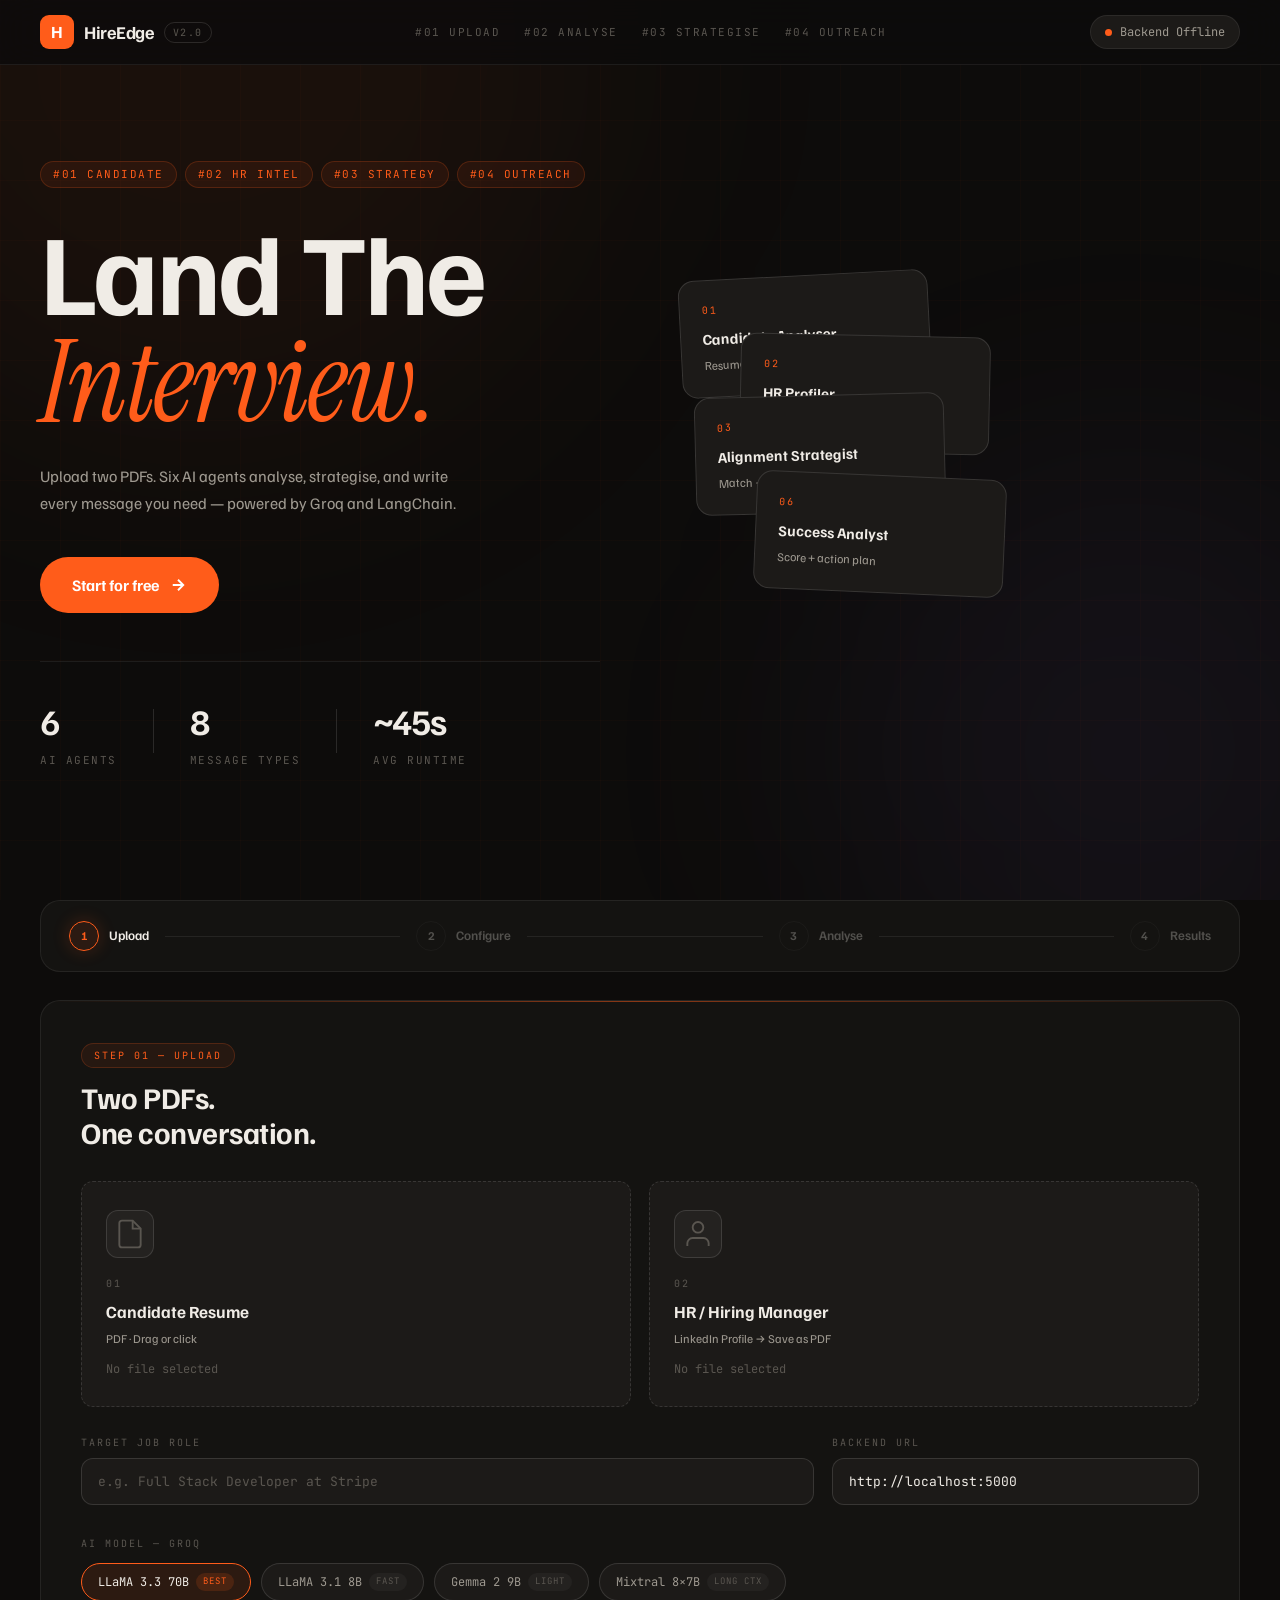
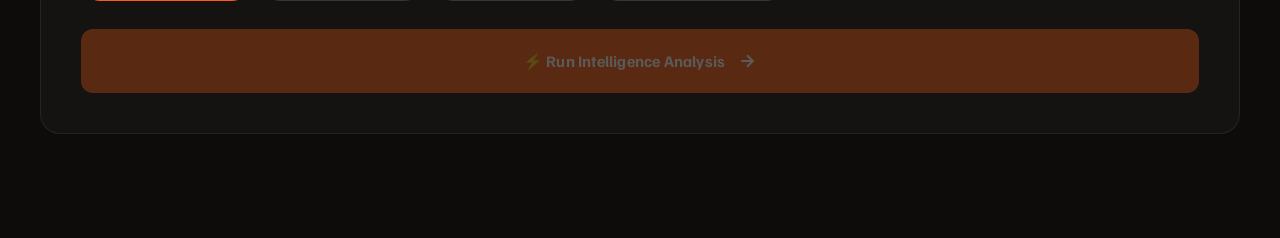
==== frontend/index.html @ fbfd40e1 "making it to life." ====
<!DOCTYPE html>
<html lang="en">
<head>
  <meta charset="UTF-8" />
  <meta name="viewport" content="width=device-width, initial-scale=1.0" />
  <title>HireEdge — Interview Intelligence Platform</title>
  <link rel="preconnect" href="https://fonts.googleapis.com" />
  <link rel="preconnect" href="https://fonts.gstatic.com" crossorigin />
  <link href="https://fonts.googleapis.com/css2?family=Familjen+Grotesk:ital,wght@0,400;0,500;0,600;0,700;1,400&family=Instrument+Serif:ital@0;1&family=JetBrains+Mono:wght@300;400;500&display=swap" rel="stylesheet" />
  <link rel="stylesheet" href="css/reset.css" />
  <link rel="stylesheet" href="css/layout.css" />
  <link rel="stylesheet" href="css/components.css" />
  <link rel="stylesheet" href="css/results.css" />
  <link rel="stylesheet" href="css/animations.css" />
</head>
<body>

  <!-- ══════ NOISE + GRID OVERLAY ══════ -->
  <div class="canvas-bg" aria-hidden="true">
    <div class="grid-overlay"></div>
    <div class="orb orb-a"></div>
    <div class="orb orb-b"></div>
  </div>

  <!-- ══════ NAV ══════ -->
  <nav class="nav" id="nav">
    <div class="nav-inner">
      <a class="brand" href="#" onclick="resetToHome()">
        <span class="brand-box">H</span>
        <span class="brand-name">HireEdge</span>
        <span class="brand-ver">v2.0</span>
      </a>
      <div class="nav-center" id="navCenter">
        <span class="nav-tag">#01 Upload</span>
        <span class="nav-tag">#02 Analyse</span>
        <span class="nav-tag">#03 Strategise</span>
        <span class="nav-tag">#04 Outreach</span>
      </div>
      <div class="api-pill" id="apiPill">
        <span class="api-dot" id="apiDot"></span>
        <span id="apiText">Connecting…</span>
      </div>
    </div>
  </nav>

  <!-- ══════ HERO ══════ -->
  <section class="hero" id="heroSection">
    <div class="hero-left">
      <div class="hero-eyebrow">
        <span class="eyebrow-chip">#01 Candidate</span>
        <span class="eyebrow-chip">#02 HR Intel</span>
        <span class="eyebrow-chip">#03 Strategy</span>
        <span class="eyebrow-chip">#04 Outreach</span>
      </div>
      <h1 class="hero-h1">
        Land The<br />
        <em class="hero-italic">Interview.</em>
      </h1>
      <p class="hero-body">Upload two PDFs. Six AI agents analyse, strategise, and write every message you need — powered by Groq and LangChain.</p>
      <button class="cta-pill" onclick="scrollToApp()">
        Start for free
        <svg width="18" height="18" viewBox="0 0 24 24" fill="none" stroke="currentColor" stroke-width="2.5"><path d="M5 12h14M12 5l7 7-7 7"/></svg>
      </button>
      <div class="hero-metrics">
        <div class="metric"><span class="metric-n">6</span><span class="metric-l">AI Agents</span></div>
        <div class="metric-sep"></div>
        <div class="metric"><span class="metric-n">8</span><span class="metric-l">Message Types</span></div>
        <div class="metric-sep"></div>
        <div class="metric"><span class="metric-n">~45s</span><span class="metric-l">Avg Runtime</span></div>
      </div>
    </div>
    <div class="hero-right">
      <div class="hero-card-stack">
        <div class="hcard hcard-1">
          <div class="hcard-num">01</div>
          <div class="hcard-label">Candidate Analyser</div>
          <div class="hcard-sub">Resume → Selling points + gaps</div>
        </div>
        <div class="hcard hcard-2">
          <div class="hcard-num">02</div>
          <div class="hcard-label">HR Profiler</div>
          <div class="hcard-sub">LinkedIn → Intelligence dossier</div>
        </div>
        <div class="hcard hcard-3">
          <div class="hcard-num">03</div>
          <div class="hcard-label">Alignment Strategist</div>
          <div class="hcard-sub">Match → Narrative + hooks</div>
        </div>
        <div class="hcard hcard-4">
          <div class="hcard-num">06</div>
          <div class="hcard-label">Success Analyst</div>
          <div class="hcard-sub">Score + action plan</div>
        </div>
      </div>
    </div>
  </section>

  <!-- ══════ APP ══════ -->
  <main class="app-shell" id="appShell">

    <!-- STEP INDICATOR -->
    <div class="step-bar" id="stepBar">
      <div class="step-node active" id="sn1"><span class="sn-ring">1</span><span class="sn-txt">Upload</span></div>
      <div class="step-wire" id="sw1"></div>
      <div class="step-node" id="sn2"><span class="sn-ring">2</span><span class="sn-txt">Configure</span></div>
      <div class="step-wire" id="sw2"></div>
      <div class="step-node" id="sn3"><span class="sn-ring">3</span><span class="sn-txt">Analyse</span></div>
      <div class="step-wire" id="sw3"></div>
      <div class="step-node" id="sn4"><span class="sn-ring">4</span><span class="sn-txt">Results</span></div>
    </div>

    <!-- INPUT PANEL -->
    <section class="input-panel" id="inputPanel">
      <div class="panel-head">
        <span class="panel-eyebrow">Step 01 — Upload</span>
        <h2 class="panel-title">Two PDFs.<br/>One conversation.</h2>
      </div>

      <!-- Drop zones -->
      <div class="drop-row">
        <label class="drop-zone" id="dropCandidate" for="fileCand">
          <input type="file" id="fileCand" accept=".pdf" onchange="handleDrop('candidate',this)" />
          <div class="drop-inner">
            <div class="drop-icon" id="iconCand">
              <svg width="32" height="32" viewBox="0 0 24 24" fill="none" stroke="currentColor" stroke-width="1.4"><path d="M14 2H6a2 2 0 0 0-2 2v16a2 2 0 0 0 2 2h12a2 2 0 0 0 2-2V8z"/><polyline points="14 2 14 8 20 8"/></svg>
            </div>
            <div class="drop-num">01</div>
            <div class="drop-title">Candidate Resume</div>
            <div class="drop-hint">PDF · Drag or click</div>
            <div class="drop-status" id="statusCand">No file selected</div>
          </div>
        </label>

        <label class="drop-zone" id="dropHR" for="fileHR">
          <input type="file" id="fileHR" accept=".pdf" onchange="handleDrop('hr',this)" />
          <div class="drop-inner">
            <div class="drop-icon" id="iconHR">
              <svg width="32" height="32" viewBox="0 0 24 24" fill="none" stroke="currentColor" stroke-width="1.4"><path d="M20 21v-2a4 4 0 0 0-4-4H8a4 4 0 0 0-4 4v2"/><circle cx="12" cy="7" r="4"/></svg>
            </div>
            <div class="drop-num">02</div>
            <div class="drop-title">HR / Hiring Manager</div>
            <div class="drop-hint">LinkedIn Profile → Save as PDF</div>
            <div class="drop-status" id="statusHR">No file selected</div>
          </div>
        </label>
      </div>

      <!-- Config row -->
      <div class="config-strip">
        <div class="field">
          <label class="field-lbl">Target Job Role</label>
          <input class="field-inp" id="jobRole" type="text"
            placeholder="e.g. Full Stack Developer at Stripe"
            oninput="checkReady()" />
        </div>
        <div class="field field-sm">
          <label class="field-lbl">Backend URL</label>
          <input class="field-inp" id="backendUrl" type="text" value="http://localhost:5000" />
        </div>
      </div>

      <!-- Model picker -->
      <div class="model-row">
        <span class="field-lbl">AI Model — Groq</span>
        <div class="model-chips" id="modelChips">
          <button class="mchip active" data-model="llama-3.3-70b-versatile" onclick="pickModel(this)">LLaMA 3.3 70B <span class="mchip-tag">Best</span></button>
          <button class="mchip" data-model="llama-3.1-8b-instant" onclick="pickModel(this)">LLaMA 3.1 8B <span class="mchip-tag">Fast</span></button>
          <button class="mchip" data-model="gemma2-9b-it" onclick="pickModel(this)">Gemma 2 9B <span class="mchip-tag">Light</span></button>
          <button class="mchip" data-model="mixtral-8x7b-32768" onclick="pickModel(this)">Mixtral 8×7B <span class="mchip-tag">Long ctx</span></button>
        </div>
      </div>

      <!-- Run button -->
      <button class="run-btn" id="runBtn" onclick="startAnalysis()" disabled>
        <span>⚡ Run Intelligence Analysis</span>
        <svg width="20" height="20" viewBox="0 0 24 24" fill="none" stroke="currentColor" stroke-width="2.5"><path d="M5 12h14M12 5l7 7-7 7"/></svg>
      </button>

      <!-- Error -->
      <div class="error-strip" id="errorStrip">
        <span class="error-icon">⚠</span>
        <div>
          <div class="error-head">Analysis Failed</div>
          <div class="error-body" id="errorBody"></div>
        </div>
        <button class="error-reset" onclick="resetUI()">Reset</button>
      </div>
    </section>

    <!-- PROGRESS PANEL -->
    <section class="progress-panel" id="progressPanel">
      <div class="panel-head">
        <span class="panel-eyebrow">Step 03 — Running</span>
        <h2 class="panel-title">Agents working<span class="blink-dots"><span>.</span><span>.</span><span>.</span></span></h2>
      </div>
      <div class="prog-track">
        <div class="prog-fill" id="progFill"></div>
      </div>
      <div class="prog-meta">
        <span id="progCount">0 / 6 agents complete</span>
        <span id="progPct">0%</span>
      </div>
      <div class="agent-board" id="agentBoard"></div>
    </section>

  </main>

  <!-- ══════ RESULTS SECTION ══════ -->
  <section class="results-wrap" id="resultsWrap">

    <!-- Results hero banner -->
    <div class="results-banner">
      <div class="results-banner-left">
        <span class="panel-eyebrow">Step 04 — Complete</span>
        <h2 class="results-title">Intelligence<br/><em>Report Ready</em></h2>
        <button class="dl-btn" id="dlBtn" onclick="downloadReport()">
          <svg width="16" height="16" viewBox="0 0 24 24" fill="none" stroke="currentColor" stroke-width="2.5"><path d="M21 15v4a2 2 0 0 1-2 2H5a2 2 0 0 1-2-2v-4"/><polyline points="7 10 12 15 17 10"/><line x1="12" y1="15" x2="12" y2="3"/></svg>
          Download Full Report
        </button>
      </div>
      <div class="score-trio" id="scoreTrio">
        <div class="score-brick">
          <div class="score-val" id="sc1">—</div>
          <div class="score-lbl">Connection Rate</div>
          <div class="score-bar-wrap"><div class="score-bar" id="sb1" style="background:var(--orange)"></div></div>
        </div>
        <div class="score-brick">
          <div class="score-val" id="sc2">—</div>
          <div class="score-lbl">DM Reply Rate</div>
          <div class="score-bar-wrap"><div class="score-bar" id="sb2" style="background:var(--lime)"></div></div>
        </div>
        <div class="score-brick">
          <div class="score-val" id="sc3">—</div>
          <div class="score-lbl">Interview Chance</div>
          <div class="score-bar-wrap"><div class="score-bar" id="sb3" style="background:var(--purple)"></div></div>
        </div>
      </div>
    </div>

    <!-- Tab strip -->
    <div class="tab-strip" id="tabStrip">
      <button class="tab active" onclick="switchTab(this,'tp-candidate')">#01 Candidate</button>
      <button class="tab" onclick="switchTab(this,'tp-hr')">#02 HR Profile</button>
      <button class="tab" onclick="switchTab(this,'tp-alignment')">#03 Alignment</button>
      <button class="tab" onclick="switchTab(this,'tp-roadmap')">#04 Roadmap</button>
      <button class="tab" onclick="switchTab(this,'tp-messages')">#05 Messages</button>
      <button class="tab" onclick="switchTab(this,'tp-scorecard')">#06 Scorecard</button>
    </div>

    <!-- Tab panels -->
    <div class="tab-body">
      <div class="tab-panel active" id="tp-candidate"></div>
      <div class="tab-panel" id="tp-hr"></div>
      <div class="tab-panel" id="tp-alignment"></div>
      <div class="tab-panel" id="tp-roadmap"></div>
      <div class="tab-panel" id="tp-messages"></div>
      <div class="tab-panel" id="tp-scorecard"></div>
    </div>

  </section>

  <!-- Toast -->
  <div class="toast" id="toast">
    <span id="toastIcon">✅</span>
    <span id="toastMsg">Done</span>
  </div>

  <script src="js/state.js"></script>
  <script src="js/api.js"></script>
  <script src="js/render.js"></script>
  <script src="js/main.js"></script>
</body>
</html>
---- frontend/css/layout.css ----
/* ══ TOKENS ═══════════════════════════════════════════════════════════ */
:root {
  --bg:       #0d0c0b;
  --bg2:      #141311;
  --bg3:      #1c1a18;
  --bg4:      #242220;
  --border:   rgba(255,255,255,0.07);
  --border2:  rgba(255,255,255,0.12);
  --orange:   #ff5c1a;
  --lime:     #c5f135;
  --purple:   #9b7fff;
  --text:     #f0ece6;
  --text2:    #9e9990;
  --text3:    #5a5650;
  --success:  #3ddc84;
  --ff-head:  'Familjen Grotesk', sans-serif;
  --ff-serif: 'Instrument Serif', serif;
  --ff-mono:  'JetBrains Mono', monospace;
  --r:        12px;
  --r-lg:     20px;
}

/* ══ BODY + BG ════════════════════════════════════════════════════════ */
body { background:var(--bg); color:var(--text); font-family:var(--ff-head); min-height:100vh; overflow-x:hidden; }

.canvas-bg { position:fixed; inset:0; pointer-events:none; z-index:0; overflow:hidden; }

.grid-overlay {
  position:absolute; inset:0;
  background-image:
    linear-gradient(rgba(255,92,26,0.022) 1px, transparent 1px),
    linear-gradient(90deg, rgba(255,92,26,0.022) 1px, transparent 1px);
  background-size:60px 60px;
}

.orb { position:absolute; border-radius:50%; filter:blur(130px); animation:orbDrift 14s ease-in-out infinite; }
.orb-a { width:800px; height:800px; background:rgba(255,92,26,0.055); top:-350px; left:-200px; }
.orb-b { width:600px; height:600px; background:rgba(155,127,255,0.05); bottom:-150px; right:-150px; animation-delay:-7s; }
@keyframes orbDrift { 0%,100%{transform:translate(0,0)} 50%{transform:translate(40px,-50px)} }

/* ══ NAV ══════════════════════════════════════════════════════════════ */
.nav {
  position:fixed; top:0; left:0; right:0; z-index:100;
  background:rgba(13,12,11,0.82); backdrop-filter:blur(20px);
  border-bottom:1px solid var(--border);
}
.nav-inner {
  max-width:1280px; margin:0 auto; padding:0 40px; height:64px;
  display:flex; align-items:center; justify-content:space-between; gap:24px;
}
.brand { display:flex; align-items:center; gap:10px; flex-shrink:0; }
.brand-box {
  width:34px; height:34px; background:var(--orange); border-radius:9px;
  display:flex; align-items:center; justify-content:center;
  font-size:17px; font-weight:700; color:#fff;
}
.brand-name { font-size:18px; font-weight:700; letter-spacing:-0.3px; }
.brand-ver {
  font-size:10px; letter-spacing:1.5px; text-transform:uppercase;
  color:var(--text3); font-family:var(--ff-mono);
  border:1px solid var(--border2); border-radius:100px; padding:2px 8px;
}
.nav-center { display:flex; gap:24px; align-items:center; }
.nav-tag { font-size:11px; letter-spacing:1.5px; text-transform:uppercase; color:var(--text3); font-family:var(--ff-mono); }
.api-pill {
  display:flex; align-items:center; gap:8px; background:var(--bg3);
  border:1px solid var(--border); border-radius:100px; padding:7px 14px;
  font-size:12px; color:var(--text2); font-family:var(--ff-mono); flex-shrink:0; white-space:nowrap;
}
.api-dot { width:7px; height:7px; border-radius:50%; background:var(--text3); flex-shrink:0; transition:all 0.4s; }
.api-dot.on  { background:var(--success); box-shadow:0 0 8px var(--success); animation:dotPulse 2s infinite; }
.api-dot.off { background:var(--orange); }
@keyframes dotPulse { 0%,100%{box-shadow:0 0 0 0 rgba(61,220,132,0.4)} 50%{box-shadow:0 0 0 5px rgba(61,220,132,0)} }

/* ══ HERO ══════════════════════════════════════════════════════════════ */
.hero {
  position:relative; z-index:1;
  min-height:100vh; max-width:1280px; margin:0 auto;
  padding:110px 40px 80px;
  display:grid; grid-template-columns:1fr 1fr; align-items:center; gap:80px;
}
@media(max-width:900px){ .hero{grid-template-columns:1fr; padding:100px 24px 60px;} .hero-right{display:none;} }

.hero-eyebrow { display:flex; flex-wrap:wrap; gap:8px; margin-bottom:28px; }
.eyebrow-chip {
  font-size:11px; letter-spacing:1.5px; text-transform:uppercase;
  color:var(--orange); font-family:var(--ff-mono);
  background:rgba(255,92,26,0.08); border:1px solid rgba(255,92,26,0.2);
  border-radius:100px; padding:4px 12px;
}
.hero-h1 {
  font-size:clamp(60px,9vw,116px); font-weight:700; letter-spacing:-3px;
  line-height:0.92; margin-bottom:28px;
}
.hero-italic {
  font-family:var(--ff-serif); font-style:italic; font-weight:400;
  color:var(--orange); letter-spacing:-2px;
}
.hero-body { font-size:16px; color:var(--text2); line-height:1.7; max-width:440px; margin-bottom:40px; }
.cta-pill {
  display:inline-flex; align-items:center; gap:10px;
  background:var(--orange); color:#fff;
  border-radius:100px; padding:16px 32px;
  font-size:16px; font-weight:700; transition:all 0.3s;
}
.cta-pill:hover { background:#ff7840; transform:translateY(-2px); box-shadow:0 14px 40px rgba(255,92,26,0.35); }
.hero-metrics { display:flex; align-items:center; margin-top:48px; padding-top:32px; border-top:1px solid var(--border); }
.metric { display:flex; flex-direction:column; gap:4px; padding-right:36px; }
.metric-n { font-size:36px; font-weight:700; letter-spacing:-1px; }
.metric-l { font-size:11px; letter-spacing:1.5px; text-transform:uppercase; color:var(--text3); font-family:var(--ff-mono); }
.metric-sep { width:1px; height:44px; background:var(--border2); margin-right:36px; }

/* ══ HERO CARD STACK ══════════════════════════════════════════════════ */
.hero-right { position:relative; }
.hero-card-stack { position:relative; height:380px; }
.hcard {
  position:absolute; background:var(--bg3); border:1px solid var(--border2);
  border-radius:16px; padding:22px; width:250px; transition:transform 0.4s ease;
}
.hcard:hover { transform:translateY(-6px) !important; z-index:10; }
.hcard-1 { top:0;    left:0;   transform:rotate(-3deg); }
.hcard-2 { top:60px; left:60px; transform:rotate(1.2deg); }
.hcard-3 { top:120px; left:15px; transform:rotate(-1.5deg); }
.hcard-4 { top:200px; left:75px; transform:rotate(2.5deg); }
.hcard-num { font-size:10px; letter-spacing:2px; text-transform:uppercase; color:var(--orange); font-family:var(--ff-mono); margin-bottom:10px; }
.hcard-label { font-size:15px; font-weight:700; margin-bottom:6px; }
.hcard-sub { font-size:12px; color:var(--text2); }

/* ══ APP SHELL ════════════════════════════════════════════════════════ */
.app-shell { position:relative; z-index:1; max-width:1280px; margin:0 auto; padding:0 40px 80px; }
@media(max-width:768px){ .app-shell{padding:0 20px 60px;} .nav-center{display:none;} .nav-inner{padding:0 20px;} .hero{padding-left:20px;padding-right:20px;} }

/* ══ STEP BAR ═════════════════════════════════════════════════════════ */
.step-bar {
  display:flex; align-items:center;
  padding:20px 28px; background:var(--bg2);
  border:1px solid var(--border); border-radius:var(--r-lg); margin-bottom:28px;
}
.step-node { display:flex; align-items:center; gap:10px; opacity:0.28; transition:opacity 0.4s; }
.step-node.active { opacity:1; }
.step-node.done   { opacity:0.6; }
.sn-ring {
  width:30px; height:30px; border-radius:50%;
  border:1px solid var(--border2);
  display:flex; align-items:center; justify-content:center;
  font-size:12px; font-weight:700; transition:all 0.4s;
}
.step-node.active .sn-ring { border-color:var(--orange); color:var(--orange); background:rgba(255,92,26,0.1); box-shadow:0 0 18px rgba(255,92,26,0.2); }
.step-node.done   .sn-ring { background:var(--success); border-color:var(--success); color:var(--bg); }
.sn-txt { font-size:13px; font-weight:600; }
.step-wire { flex:1; height:1px; background:var(--border); margin:0 16px; position:relative; overflow:hidden; }
.step-wire::after { content:''; position:absolute; left:0; top:0; height:100%; width:0%; background:var(--orange); transition:width 0.6s ease; }
.step-wire.done::after { width:100%; }
---- frontend/css/components.css ----
/* ══ PANEL SHARED ═════════════════════════════════════════════════════ */
.input-panel, .progress-panel {
  background:var(--bg2); border:1px solid var(--border); border-radius:var(--r-lg);
  padding:40px; margin-bottom:24px; position:relative; overflow:hidden;
}
.input-panel::before, .progress-panel::before {
  content:''; position:absolute; top:0; left:0; right:0; height:1px;
  background:linear-gradient(90deg,transparent,rgba(255,92,26,0.5),transparent);
}

.panel-head { margin-bottom:32px; }
.panel-eyebrow {
  display:inline-block; font-size:10px; letter-spacing:2px; text-transform:uppercase;
  color:var(--orange); font-family:var(--ff-mono);
  background:rgba(255,92,26,0.08); border:1px solid rgba(255,92,26,0.2);
  border-radius:100px; padding:4px 12px; margin-bottom:12px;
}
.panel-title { font-size:clamp(22px,3vw,30px); font-weight:700; letter-spacing:-0.5px; line-height:1.15; }

/* ══ PROGRESS PANEL hidden by default ════════════════════════════════ */
.progress-panel { display:none; }
.progress-panel.show { display:block; }

/* ══ DROP ZONES ═══════════════════════════════════════════════════════ */
.drop-row { display:grid; grid-template-columns:1fr 1fr; gap:18px; margin-bottom:28px; }
@media(max-width:600px){ .drop-row{grid-template-columns:1fr;} }

.drop-zone {
  position:relative; display:block;
  border:1px dashed var(--border2); border-radius:var(--r);
  background:var(--bg3); cursor:pointer; overflow:hidden;
  transition:border-color 0.3s, background 0.3s, transform 0.2s;
  min-height:180px;
}
.drop-zone input[type="file"] {
  position:absolute; inset:0; opacity:0; cursor:pointer; width:100%; height:100%; z-index:2;
}
.drop-zone:hover, .drop-zone.drag { border-color:var(--orange); background:rgba(255,92,26,0.04); }
.drop-zone.done { border-style:solid; border-color:var(--success); background:rgba(61,220,132,0.04); }
.drop-zone.drag { transform:scale(1.01); }

.drop-inner { padding:28px 24px; pointer-events:none; }
.drop-icon {
  width:48px; height:48px; border-radius:12px; background:var(--bg4);
  border:1px solid var(--border2); display:flex; align-items:center; justify-content:center;
  color:var(--text3); margin-bottom:18px; transition:all 0.3s;
}
.drop-zone:hover .drop-icon, .drop-zone.done .drop-icon { border-color:var(--orange); color:var(--orange); background:rgba(255,92,26,0.08); }
.drop-zone.done .drop-icon { border-color:var(--success); color:var(--success); background:rgba(61,220,132,0.08); }

.drop-num { font-size:10px; letter-spacing:2px; text-transform:uppercase; color:var(--text3); font-family:var(--ff-mono); margin-bottom:8px; }
.drop-title { font-size:17px; font-weight:700; margin-bottom:5px; }
.drop-hint { font-size:12px; color:var(--text2); margin-bottom:12px; }
.drop-status { font-size:12px; color:var(--text3); font-family:var(--ff-mono); transition:color 0.3s; }
.drop-zone.done .drop-status { color:var(--success); }

/* ══ CONFIG STRIP ═════════════════════════════════════════════════════ */
.config-strip { display:grid; grid-template-columns:2fr 1fr; gap:18px; margin-bottom:24px; }
@media(max-width:600px){ .config-strip{grid-template-columns:1fr;} }
.field { display:flex; flex-direction:column; gap:8px; }
.field-sm {}
.field-lbl { font-size:10px; letter-spacing:2px; text-transform:uppercase; color:var(--text3); font-family:var(--ff-mono); }
.field-inp {
  background:var(--bg3); border:1px solid var(--border2); border-radius:var(--r);
  padding:13px 16px; color:var(--text); font-family:var(--ff-mono); font-size:13px;
  outline:none; transition:border-color 0.3s, box-shadow 0.3s; width:100%;
}
.field-inp:focus { border-color:var(--orange); box-shadow:0 0 0 3px rgba(255,92,26,0.1); }
.field-inp::placeholder { color:var(--text3); }

/* ══ MODEL CHIPS ══════════════════════════════════════════════════════ */
.model-row { margin-bottom:28px; }
.model-chips { display:flex; flex-wrap:wrap; gap:10px; margin-top:10px; }
.mchip {
  display:flex; align-items:center; gap:7px;
  padding:9px 16px; border:1px solid var(--border2); border-radius:100px;
  color:var(--text2); background:var(--bg3); font-size:12px; font-family:var(--ff-mono);
  transition:all 0.2s; cursor:pointer;
}
.mchip:hover { border-color:var(--orange); color:var(--text); }
.mchip.active { border-color:var(--orange); background:rgba(255,92,26,0.1); color:var(--text); }
.mchip-tag {
  font-size:9px; letter-spacing:1px; text-transform:uppercase;
  background:var(--bg4); border-radius:100px; padding:2px 7px; color:var(--text3);
}
.mchip.active .mchip-tag { color:var(--orange); background:rgba(255,92,26,0.15); }

/* ══ RUN BUTTON ═══════════════════════════════════════════════════════ */
.run-btn {
  width:100%; display:flex; align-items:center; justify-content:center; gap:12px;
  padding:20px; background:var(--orange); color:#fff;
  border-radius:var(--r); font-size:16px; font-weight:700; letter-spacing:0.2px;
  position:relative; overflow:hidden; transition:all 0.3s;
}
.run-btn::after {
  content:''; position:absolute; inset:0;
  background:linear-gradient(135deg,rgba(255,255,255,0.12),transparent);
  opacity:0; transition:opacity 0.3s;
}
.run-btn:hover:not(:disabled) { background:#ff7840; transform:translateY(-2px); box-shadow:0 14px 40px rgba(255,92,26,0.4); }
.run-btn:hover:not(:disabled)::after { opacity:1; }
.run-btn:disabled { opacity:0.3; cursor:not-allowed; }

/* ══ ERROR STRIP ══════════════════════════════════════════════════════ */
.error-strip {
  display:none; align-items:center; gap:14px;
  background:rgba(255,92,26,0.07); border:1px solid rgba(255,92,26,0.25);
  border-radius:var(--r); padding:18px 22px; margin-top:18px;
}
.error-strip.show { display:flex; }
.error-icon { font-size:22px; flex-shrink:0; }
.error-head { font-weight:700; color:var(--orange); margin-bottom:3px; }
.error-body { font-size:12px; color:#ffb89a; line-height:1.6; font-family:var(--ff-mono); }
.error-reset {
  margin-left:auto; flex-shrink:0; padding:8px 16px;
  border:1px solid rgba(255,92,26,0.4); color:var(--orange); border-radius:var(--r);
  font-weight:700; font-size:13px; cursor:pointer; transition:all 0.2s; align-self:center;
}
.error-reset:hover { background:var(--orange); color:#fff; }

/* ══ PROGRESS BAR ═════════════════════════════════════════════════════ */
.prog-track {
  height:3px; background:var(--border2); border-radius:100px;
  overflow:hidden; margin-bottom:10px;
}
.prog-fill {
  height:100%; width:0%; border-radius:100px;
  background:linear-gradient(90deg,var(--purple),var(--orange));
  transition:width 0.5s ease;
  box-shadow:0 0 10px rgba(255,92,26,0.5);
}
.prog-meta {
  display:flex; justify-content:space-between;
  font-size:11px; color:var(--text3); font-family:var(--ff-mono);
  margin-bottom:28px;
}

/* ══ AGENT BOARD ══════════════════════════════════════════════════════ */
.agent-board { display:grid; grid-template-columns:1fr 1fr; gap:12px; }
@media(max-width:600px){ .agent-board{grid-template-columns:1fr;} }

.agent-card {
  display:flex; align-items:center; gap:14px;
  padding:14px 18px; background:var(--bg3);
  border:1px solid var(--border); border-radius:var(--r); transition:all 0.3s;
}
.agent-card.running { border-color:var(--orange); background:rgba(255,92,26,0.05); }
.agent-card.done    { border-color:rgba(61,220,132,0.25); background:rgba(61,220,132,0.04); }
.agent-card.error   { border-color:rgba(255,92,26,0.4); }

.ac-num {
  width:34px; height:34px; border-radius:9px; background:var(--bg4);
  border:1px solid var(--border2);
  display:flex; align-items:center; justify-content:center;
  font-size:12px; font-weight:700; color:var(--text3); flex-shrink:0; transition:all 0.3s;
}
.agent-card.running .ac-num { border-color:var(--orange); color:var(--orange); animation:agGlow 1.2s ease-in-out infinite; }
.agent-card.done .ac-num    { background:var(--success); border-color:var(--success); color:var(--bg); }
@keyframes agGlow { 0%,100%{box-shadow:0 0 0 0 rgba(255,92,26,0.4)} 50%{box-shadow:0 0 0 6px rgba(255,92,26,0)} }

.ac-info { flex:1; min-width:0; }
.ac-name { font-size:13px; font-weight:700; margin-bottom:2px; white-space:nowrap; overflow:hidden; text-overflow:ellipsis; }
.ac-label { font-size:10px; color:var(--text3); font-family:var(--ff-mono); white-space:nowrap; overflow:hidden; text-overflow:ellipsis; }
.agent-card.running .ac-label { color:var(--orange); }
.agent-card.done    .ac-label { color:var(--success); }
.agent-card.error   .ac-label { color:#ffb89a; }

.ac-badge {
  font-size:9px; padding:3px 9px; border-radius:100px; letter-spacing:1px;
  text-transform:uppercase; font-family:var(--ff-mono); flex-shrink:0; border:1px solid transparent;
}
.bq   { color:var(--text3); border-color:var(--border); background:var(--bg4); }
.brun { color:var(--orange); border-color:rgba(255,92,26,0.3); background:rgba(255,92,26,0.08); }
.bdn  { color:var(--success); border-color:rgba(61,220,132,0.3); background:rgba(61,220,132,0.08); }
.berr { color:#ffb89a; border-color:rgba(255,92,26,0.3); background:rgba(255,92,26,0.08); }

.spin-ring {
  display:inline-block; width:14px; height:14px;
  border:2px solid rgba(255,92,26,0.2); border-top-color:var(--orange);
  border-radius:50%; animation:spin 0.8s linear infinite;
}
@keyframes spin { to{transform:rotate(360deg)} }

/* ══ TOAST ════════════════════════════════════════════════════════════ */
.toast {
  position:fixed; bottom:28px; right:28px;
  background:var(--bg3); border:1px solid var(--border2); border-radius:12px;
  padding:12px 18px; display:flex; align-items:center; gap:10px;
  font-size:13px; font-family:var(--ff-mono); z-index:999;
  transform:translateY(70px); opacity:0;
  transition:all 0.35s cubic-bezier(0.34,1.56,0.64,1);
  max-width:320px; box-shadow:0 8px 32px rgba(0,0,0,0.5);
}
.toast.show { transform:translateY(0); opacity:1; }
---- frontend/css/results.css ----
/* ══ RESULTS WRAP ═════════════════════════════════════════════════════ */
.results-wrap { display:none; position:relative; z-index:1; }
.results-wrap.show { display:block; animation:fadeUp 0.5s ease; }
@keyframes fadeUp { from{opacity:0;transform:translateY(24px)} to{opacity:1;transform:translateY(0)} }

/* ══ RESULTS BANNER ═══════════════════════════════════════════════════ */
.results-banner {
  background:var(--bg2); border-top:1px solid var(--border); border-bottom:1px solid var(--border);
  padding:56px 40px;
  max-width:1280px; margin:0 auto;
  display:grid; grid-template-columns:1fr auto; gap:48px; align-items:center;
}
@media(max-width:900px){ .results-banner{grid-template-columns:1fr; padding:40px 20px;} }

.results-title {
  font-size:clamp(36px,5vw,60px); font-weight:700; letter-spacing:-2px; line-height:1;
  margin:12px 0 24px;
}
.results-title em { font-family:var(--ff-serif); font-style:italic; font-weight:400; color:var(--orange); }

.dl-btn {
  display:inline-flex; align-items:center; gap:8px;
  padding:12px 24px; border:1px solid var(--border2); color:var(--text);
  border-radius:100px; font-weight:700; font-size:13px; cursor:pointer; transition:all 0.3s;
}
.dl-btn:hover { border-color:var(--orange); color:var(--orange); background:rgba(255,92,26,0.05); }

/* ══ SCORE TRIO ═══════════════════════════════════════════════════════ */
.score-trio { display:flex; flex-direction:column; gap:14px; min-width:220px; }
.score-brick { background:var(--bg3); border:1px solid var(--border); border-radius:var(--r); padding:16px 20px; }
.score-val { font-size:32px; font-weight:700; letter-spacing:-1px; line-height:1; margin-bottom:4px; }
.score-lbl { font-size:10px; letter-spacing:1.5px; text-transform:uppercase; color:var(--text3); font-family:var(--ff-mono); margin-bottom:10px; }
.score-bar-wrap { height:3px; background:var(--border2); border-radius:100px; overflow:hidden; }
.score-bar { height:100%; width:0%; border-radius:100px; transition:width 1s ease 0.5s; }

/* ══ TAB STRIP ════════════════════════════════════════════════════════ */
.tab-strip {
  display:flex; border-bottom:1px solid var(--border);
  max-width:1280px; margin:0 auto; padding:0 40px;
  overflow-x:auto; scrollbar-width:none;
  position:sticky; top:64px; background:var(--bg); z-index:10;
}
.tab-strip::-webkit-scrollbar { display:none; }
@media(max-width:768px){ .tab-strip{padding:0 20px;} }

.tab {
  padding:16px 20px; font-size:12px; font-family:var(--ff-mono); letter-spacing:0.5px;
  color:var(--text3); border-bottom:2px solid transparent;
  cursor:pointer; white-space:nowrap; transition:all 0.2s;
}
.tab:hover { color:var(--text2); }
.tab.active { color:var(--orange); border-bottom-color:var(--orange); }

/* ══ TAB BODY ═════════════════════════════════════════════════════════ */
.tab-body { max-width:1280px; margin:0 auto; padding:36px 40px 80px; }
@media(max-width:768px){ .tab-body{padding:24px 20px 60px;} }
.tab-panel { display:none; }
.tab-panel.active { display:block; animation:fadeUp 0.3s ease; }

/* ══ REPORT BLOCKS ════════════════════════════════════════════════════ */
.rpt-card {
  background:var(--bg2); border:1px solid var(--border);
  border-radius:var(--r-lg); overflow:hidden; margin-bottom:20px;
}

.rpt-section {
  padding:24px 28px; border-bottom:1px solid var(--border);
  transition:background 0.2s;
}
.rpt-section:last-child { border-bottom:none; }
.rpt-section:hover { background:var(--bg3); }

.rpt-sec-title {
  font-size:10px; letter-spacing:2px; text-transform:uppercase;
  color:var(--orange); font-family:var(--ff-mono); margin-bottom:16px;
  display:flex; align-items:center; gap:8px;
}
.rpt-sec-title::before { content:''; width:18px; height:1px; background:var(--orange); }

.rpt-kv-grid { display:grid; grid-template-columns:1fr 1fr; gap:12px 28px; }
@media(max-width:600px){ .rpt-kv-grid{grid-template-columns:1fr;} }

.rpt-kv { display:flex; flex-direction:column; gap:4px; }
.rpt-key { font-size:10px; letter-spacing:1.5px; text-transform:uppercase; color:var(--text3); font-family:var(--ff-mono); }
.rpt-val { font-size:14px; color:var(--text); line-height:1.6; }

.rpt-list { display:flex; flex-direction:column; gap:10px; }
.rpt-li { display:flex; align-items:flex-start; gap:12px; }
.rpt-li-n {
  width:22px; height:22px; border-radius:6px; flex-shrink:0; margin-top:2px;
  background:rgba(255,92,26,0.1); border:1px solid rgba(255,92,26,0.2);
  display:flex; align-items:center; justify-content:center;
  font-size:10px; font-family:var(--ff-mono); color:var(--orange);
}
.rpt-li-txt { font-size:13px; line-height:1.65; color:var(--text2); }

.rpt-plain { font-size:13px; line-height:1.8; color:var(--text2); white-space:pre-wrap; }

.score-chip {
  display:inline-flex; align-items:center; gap:6px;
  background:rgba(255,92,26,0.1); border:1px solid rgba(255,92,26,0.3);
  border-radius:100px; padding:6px 16px;
  font-family:var(--ff-head); font-weight:700; font-size:20px; color:var(--orange);
  margin-bottom:14px;
}

/* ══ MESSAGES GRID ════════════════════════════════════════════════════ */
.msg-grid { display:grid; grid-template-columns:1fr 1fr; gap:18px; }
@media(max-width:768px){ .msg-grid{grid-template-columns:1fr;} }

.msg-card {
  background:var(--bg2); border:1px solid var(--border); border-radius:var(--r);
  padding:22px; display:flex; flex-direction:column; gap:14px; transition:border-color 0.3s;
}
.msg-card:hover { border-color:var(--border2); }
.msg-card.full { grid-column:1/-1; }

.msg-top { display:flex; align-items:center; justify-content:space-between; gap:10px; }
.msg-label {
  font-size:10px; letter-spacing:2px; text-transform:uppercase; color:var(--orange);
  font-family:var(--ff-mono); background:rgba(255,92,26,0.08);
  border:1px solid rgba(255,92,26,0.2); border-radius:100px; padding:3px 10px;
}
.msg-copy {
  padding:5px 12px; background:var(--bg3); border:1px solid var(--border2);
  border-radius:var(--r); font-size:11px; color:var(--text3); cursor:pointer;
  transition:all 0.2s; font-family:var(--ff-mono); white-space:nowrap; flex-shrink:0;
}
.msg-copy:hover { border-color:var(--orange); color:var(--orange); }
.msg-copy.copied { color:var(--success); border-color:var(--success); }
.msg-type { font-size:15px; font-weight:700; }
.msg-subj-row {
  display:flex; align-items:center; gap:8px; background:var(--bg3);
  border:1px solid var(--border); border-radius:8px; padding:9px 12px;
}
.msg-subj-lbl { font-size:10px; letter-spacing:1.5px; text-transform:uppercase; color:var(--text3); font-family:var(--ff-mono); white-space:nowrap; }
.msg-subj-val { font-size:12px; color:var(--lime); font-family:var(--ff-mono); }
.msg-body { font-size:13px; line-height:1.75; color:var(--text2); white-space:pre-wrap; font-weight:400; }

/* ══ SCORECARD ════════════════════════════════════════════════════════ */
.scorecard-grid { display:grid; grid-template-columns:1fr 1fr; gap:18px; }
@media(max-width:768px){ .scorecard-grid{grid-template-columns:1fr;} }

.sc-block {
  background:var(--bg2); border:1px solid var(--border); border-radius:var(--r); padding:22px;
}
.sc-block.full { grid-column:1/-1; }

.sc-block-title {
  font-size:10px; letter-spacing:2px; text-transform:uppercase;
  color:var(--orange); font-family:var(--ff-mono); margin-bottom:16px;
  display:flex; align-items:center; gap:8px;
}
.sc-block-title::before { content:''; width:14px; height:1px; background:var(--orange); }

.metric-line { display:flex; gap:14px; align-items:flex-start; padding:12px 0; border-bottom:1px solid var(--border); }
.metric-line:last-child { border-bottom:none; }
.ml-pct { font-family:var(--ff-head); font-weight:700; font-size:26px; min-width:62px; line-height:1; }
.ml-info { flex:1; }
.ml-name { font-size:13px; font-weight:600; margin-bottom:3px; }
.ml-why  { font-size:12px; color:var(--text2); line-height:1.6; }

.strength-pill {
  display:inline-flex; align-items:center; gap:8px; border-radius:100px;
  padding:9px 18px; font-weight:700; font-size:14px; margin-bottom:14px;
}
.sw   { background:rgba(255,92,26,0.1); color:var(--orange); border:1px solid rgba(255,92,26,0.3); }
.sm   { background:rgba(255,170,0,0.1); color:#ffaa00; border:1px solid rgba(255,170,0,0.3); }
.ss   { background:rgba(197,241,53,0.1); color:var(--lime); border:1px solid rgba(197,241,53,0.3); }
.se   { background:rgba(155,127,255,0.1); color:var(--purple); border:1px solid rgba(155,127,255,0.3); }

/* ══ TIMELINE (roadmap) ═══════════════════════════════════════════════ */
.timeline { position:relative; padding-left:22px; }
.timeline::before {
  content:''; position:absolute; left:5px; top:8px; bottom:8px;
  width:1px; background:var(--border2);
}
.tl-item { position:relative; padding:0 0 26px 20px; }
.tl-item:last-child { padding-bottom:0; }
.tl-item::before {
  content:''; position:absolute; left:-18px; top:5px;
  width:10px; height:10px; border-radius:50%;
  background:var(--orange); box-shadow:0 0 8px rgba(255,92,26,0.5);
}
.tl-phase { font-size:10px; letter-spacing:2px; text-transform:uppercase; color:var(--orange); font-family:var(--ff-mono); margin-bottom:6px; }
.tl-body  { font-size:13px; color:var(--text2); line-height:1.7; }
---- frontend/css/animations.css ----
/* blink dots in heading */
.blink-dots span {
  display:inline-block; color:var(--orange);
  animation:blink 1.4s ease-in-out infinite;
}
.blink-dots span:nth-child(2) { animation-delay:0.2s; }
.blink-dots span:nth-child(3) { animation-delay:0.4s; }
@keyframes blink { 0%,60%,100%{opacity:0.15} 30%{opacity:1} }
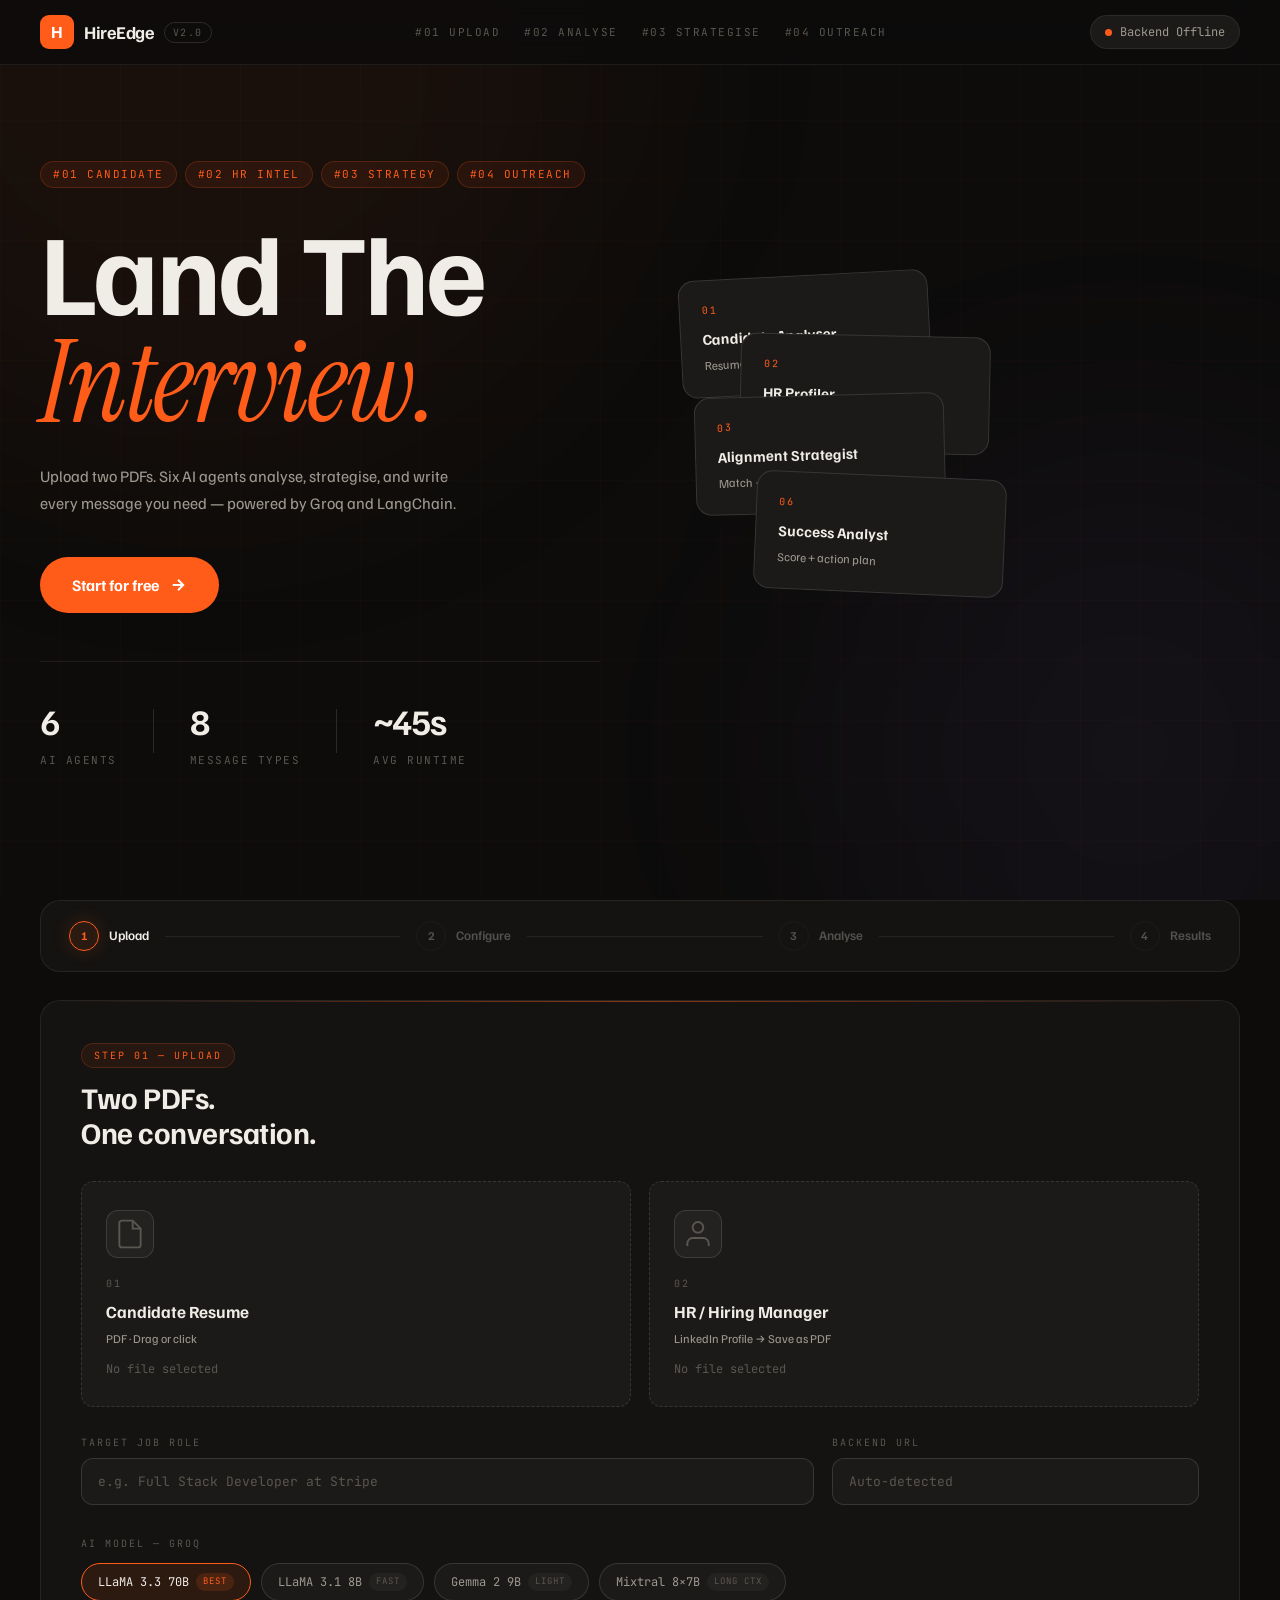
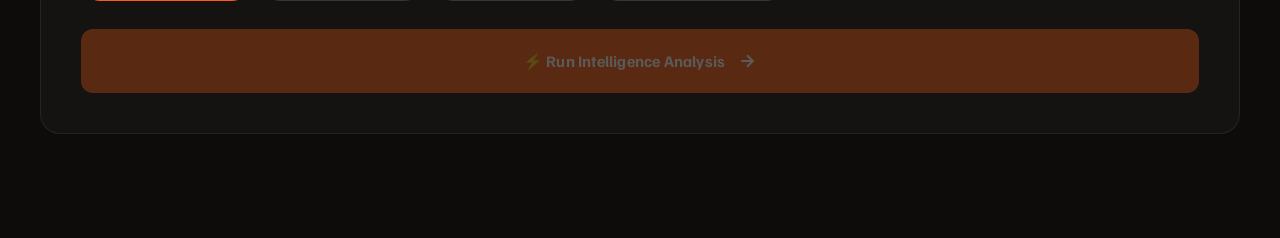
==== commit 746f634b: "using app.py for fronted server as well" ====
--- a/frontend/index.html
+++ b/frontend/index.html
@@ -1,18 +1,22 @@
 <!DOCTYPE html>
 <html lang="en">
+
 <head>
   <meta charset="UTF-8" />
   <meta name="viewport" content="width=device-width, initial-scale=1.0" />
   <title>HireEdge — Interview Intelligence Platform</title>
   <link rel="preconnect" href="https://fonts.googleapis.com" />
   <link rel="preconnect" href="https://fonts.gstatic.com" crossorigin />
-  <link href="https://fonts.googleapis.com/css2?family=Familjen+Grotesk:ital,wght@0,400;0,500;0,600;0,700;1,400&family=Instrument+Serif:ital@0;1&family=JetBrains+Mono:wght@300;400;500&display=swap" rel="stylesheet" />
+  <link
+    href="https://fonts.googleapis.com/css2?family=Familjen+Grotesk:ital,wght@0,400;0,500;0,600;0,700;1,400&family=Instrument+Serif:ital@0;1&family=JetBrains+Mono:wght@300;400;500&display=swap"
+    rel="stylesheet" />
   <link rel="stylesheet" href="css/reset.css" />
   <link rel="stylesheet" href="css/layout.css" />
   <link rel="stylesheet" href="css/components.css" />
   <link rel="stylesheet" href="css/results.css" />
   <link rel="stylesheet" href="css/animations.css" />
 </head>
+
 <body>
 
   <!-- ══════ NOISE + GRID OVERLAY ══════ -->
@@ -56,10 +60,13 @@
         Land The<br />
         <em class="hero-italic">Interview.</em>
       </h1>
-      <p class="hero-body">Upload two PDFs. Six AI agents analyse, strategise, and write every message you need — powered by Groq and LangChain.</p>
+      <p class="hero-body">Upload two PDFs. Six AI agents analyse, strategise, and write every message you need —
+        powered by Groq and LangChain.</p>
       <button class="cta-pill" onclick="scrollToApp()">
         Start for free
-        <svg width="18" height="18" viewBox="0 0 24 24" fill="none" stroke="currentColor" stroke-width="2.5"><path d="M5 12h14M12 5l7 7-7 7"/></svg>
+        <svg width="18" height="18" viewBox="0 0 24 24" fill="none" stroke="currentColor" stroke-width="2.5">
+          <path d="M5 12h14M12 5l7 7-7 7" />
+        </svg>
       </button>
       <div class="hero-metrics">
         <div class="metric"><span class="metric-n">6</span><span class="metric-l">AI Agents</span></div>
@@ -113,7 +120,7 @@
     <section class="input-panel" id="inputPanel">
       <div class="panel-head">
         <span class="panel-eyebrow">Step 01 — Upload</span>
-        <h2 class="panel-title">Two PDFs.<br/>One conversation.</h2>
+        <h2 class="panel-title">Two PDFs.<br />One conversation.</h2>
       </div>
 
       <!-- Drop zones -->
@@ -122,7 +129,10 @@
           <input type="file" id="fileCand" accept=".pdf" onchange="handleDrop('candidate',this)" />
           <div class="drop-inner">
             <div class="drop-icon" id="iconCand">
-              <svg width="32" height="32" viewBox="0 0 24 24" fill="none" stroke="currentColor" stroke-width="1.4"><path d="M14 2H6a2 2 0 0 0-2 2v16a2 2 0 0 0 2 2h12a2 2 0 0 0 2-2V8z"/><polyline points="14 2 14 8 20 8"/></svg>
+              <svg width="32" height="32" viewBox="0 0 24 24" fill="none" stroke="currentColor" stroke-width="1.4">
+                <path d="M14 2H6a2 2 0 0 0-2 2v16a2 2 0 0 0 2 2h12a2 2 0 0 0 2-2V8z" />
+                <polyline points="14 2 14 8 20 8" />
+              </svg>
             </div>
             <div class="drop-num">01</div>
             <div class="drop-title">Candidate Resume</div>
@@ -135,7 +145,10 @@
           <input type="file" id="fileHR" accept=".pdf" onchange="handleDrop('hr',this)" />
           <div class="drop-inner">
             <div class="drop-icon" id="iconHR">
-              <svg width="32" height="32" viewBox="0 0 24 24" fill="none" stroke="currentColor" stroke-width="1.4"><path d="M20 21v-2a4 4 0 0 0-4-4H8a4 4 0 0 0-4 4v2"/><circle cx="12" cy="7" r="4"/></svg>
+              <svg width="32" height="32" viewBox="0 0 24 24" fill="none" stroke="currentColor" stroke-width="1.4">
+                <path d="M20 21v-2a4 4 0 0 0-4-4H8a4 4 0 0 0-4 4v2" />
+                <circle cx="12" cy="7" r="4" />
+              </svg>
             </div>
             <div class="drop-num">02</div>
             <div class="drop-title">HR / Hiring Manager</div>
@@ -149,13 +162,12 @@
       <div class="config-strip">
         <div class="field">
           <label class="field-lbl">Target Job Role</label>
-          <input class="field-inp" id="jobRole" type="text"
-            placeholder="e.g. Full Stack Developer at Stripe"
+          <input class="field-inp" id="jobRole" type="text" placeholder="e.g. Full Stack Developer at Stripe"
             oninput="checkReady()" />
         </div>
         <div class="field field-sm">
           <label class="field-lbl">Backend URL</label>
-          <input class="field-inp" id="backendUrl" type="text" value="http://localhost:5000" />
+          <input class="field-inp" id="backendUrl" type="text" value="" placeholder="Auto-detected" />
         </div>
       </div>
 
@@ -163,17 +175,23 @@
       <div class="model-row">
         <span class="field-lbl">AI Model — Groq</span>
         <div class="model-chips" id="modelChips">
-          <button class="mchip active" data-model="llama-3.3-70b-versatile" onclick="pickModel(this)">LLaMA 3.3 70B <span class="mchip-tag">Best</span></button>
-          <button class="mchip" data-model="llama-3.1-8b-instant" onclick="pickModel(this)">LLaMA 3.1 8B <span class="mchip-tag">Fast</span></button>
-          <button class="mchip" data-model="gemma2-9b-it" onclick="pickModel(this)">Gemma 2 9B <span class="mchip-tag">Light</span></button>
-          <button class="mchip" data-model="mixtral-8x7b-32768" onclick="pickModel(this)">Mixtral 8×7B <span class="mchip-tag">Long ctx</span></button>
+          <button class="mchip active" data-model="llama-3.3-70b-versatile" onclick="pickModel(this)">LLaMA 3.3 70B
+            <span class="mchip-tag">Best</span></button>
+          <button class="mchip" data-model="llama-3.1-8b-instant" onclick="pickModel(this)">LLaMA 3.1 8B <span
+              class="mchip-tag">Fast</span></button>
+          <button class="mchip" data-model="gemma2-9b-it" onclick="pickModel(this)">Gemma 2 9B <span
+              class="mchip-tag">Light</span></button>
+          <button class="mchip" data-model="mixtral-8x7b-32768" onclick="pickModel(this)">Mixtral 8×7B <span
+              class="mchip-tag">Long ctx</span></button>
         </div>
       </div>
 
       <!-- Run button -->
       <button class="run-btn" id="runBtn" onclick="startAnalysis()" disabled>
         <span>⚡ Run Intelligence Analysis</span>
-        <svg width="20" height="20" viewBox="0 0 24 24" fill="none" stroke="currentColor" stroke-width="2.5"><path d="M5 12h14M12 5l7 7-7 7"/></svg>
+        <svg width="20" height="20" viewBox="0 0 24 24" fill="none" stroke="currentColor" stroke-width="2.5">
+          <path d="M5 12h14M12 5l7 7-7 7" />
+        </svg>
       </button>
 
       <!-- Error -->
@@ -191,7 +209,8 @@
     <section class="progress-panel" id="progressPanel">
       <div class="panel-head">
         <span class="panel-eyebrow">Step 03 — Running</span>
-        <h2 class="panel-title">Agents working<span class="blink-dots"><span>.</span><span>.</span><span>.</span></span></h2>
+        <h2 class="panel-title">Agents working<span class="blink-dots"><span>.</span><span>.</span><span>.</span></span>
+        </h2>
       </div>
       <div class="prog-track">
         <div class="prog-fill" id="progFill"></div>
@@ -212,9 +231,13 @@
     <div class="results-banner">
       <div class="results-banner-left">
         <span class="panel-eyebrow">Step 04 — Complete</span>
-        <h2 class="results-title">Intelligence<br/><em>Report Ready</em></h2>
+        <h2 class="results-title">Intelligence<br /><em>Report Ready</em></h2>
         <button class="dl-btn" id="dlBtn" onclick="downloadReport()">
-          <svg width="16" height="16" viewBox="0 0 24 24" fill="none" stroke="currentColor" stroke-width="2.5"><path d="M21 15v4a2 2 0 0 1-2 2H5a2 2 0 0 1-2-2v-4"/><polyline points="7 10 12 15 17 10"/><line x1="12" y1="15" x2="12" y2="3"/></svg>
+          <svg width="16" height="16" viewBox="0 0 24 24" fill="none" stroke="currentColor" stroke-width="2.5">
+            <path d="M21 15v4a2 2 0 0 1-2 2H5a2 2 0 0 1-2-2v-4" />
+            <polyline points="7 10 12 15 17 10" />
+            <line x1="12" y1="15" x2="12" y2="3" />
+          </svg>
           Download Full Report
         </button>
       </div>
@@ -222,17 +245,23 @@
         <div class="score-brick">
           <div class="score-val" id="sc1">—</div>
           <div class="score-lbl">Connection Rate</div>
-          <div class="score-bar-wrap"><div class="score-bar" id="sb1" style="background:var(--orange)"></div></div>
+          <div class="score-bar-wrap">
+            <div class="score-bar" id="sb1" style="background:var(--orange)"></div>
+          </div>
         </div>
         <div class="score-brick">
           <div class="score-val" id="sc2">—</div>
           <div class="score-lbl">DM Reply Rate</div>
-          <div class="score-bar-wrap"><div class="score-bar" id="sb2" style="background:var(--lime)"></div></div>
+          <div class="score-bar-wrap">
+            <div class="score-bar" id="sb2" style="background:var(--lime)"></div>
+          </div>
         </div>
         <div class="score-brick">
           <div class="score-val" id="sc3">—</div>
           <div class="score-lbl">Interview Chance</div>
-          <div class="score-bar-wrap"><div class="score-bar" id="sb3" style="background:var(--purple)"></div></div>
+          <div class="score-bar-wrap">
+            <div class="score-bar" id="sb3" style="background:var(--purple)"></div>
+          </div>
         </div>
       </div>
     </div>
@@ -270,4 +299,5 @@
   <script src="js/render.js"></script>
   <script src="js/main.js"></script>
 </body>
-</html>
+
+</html>
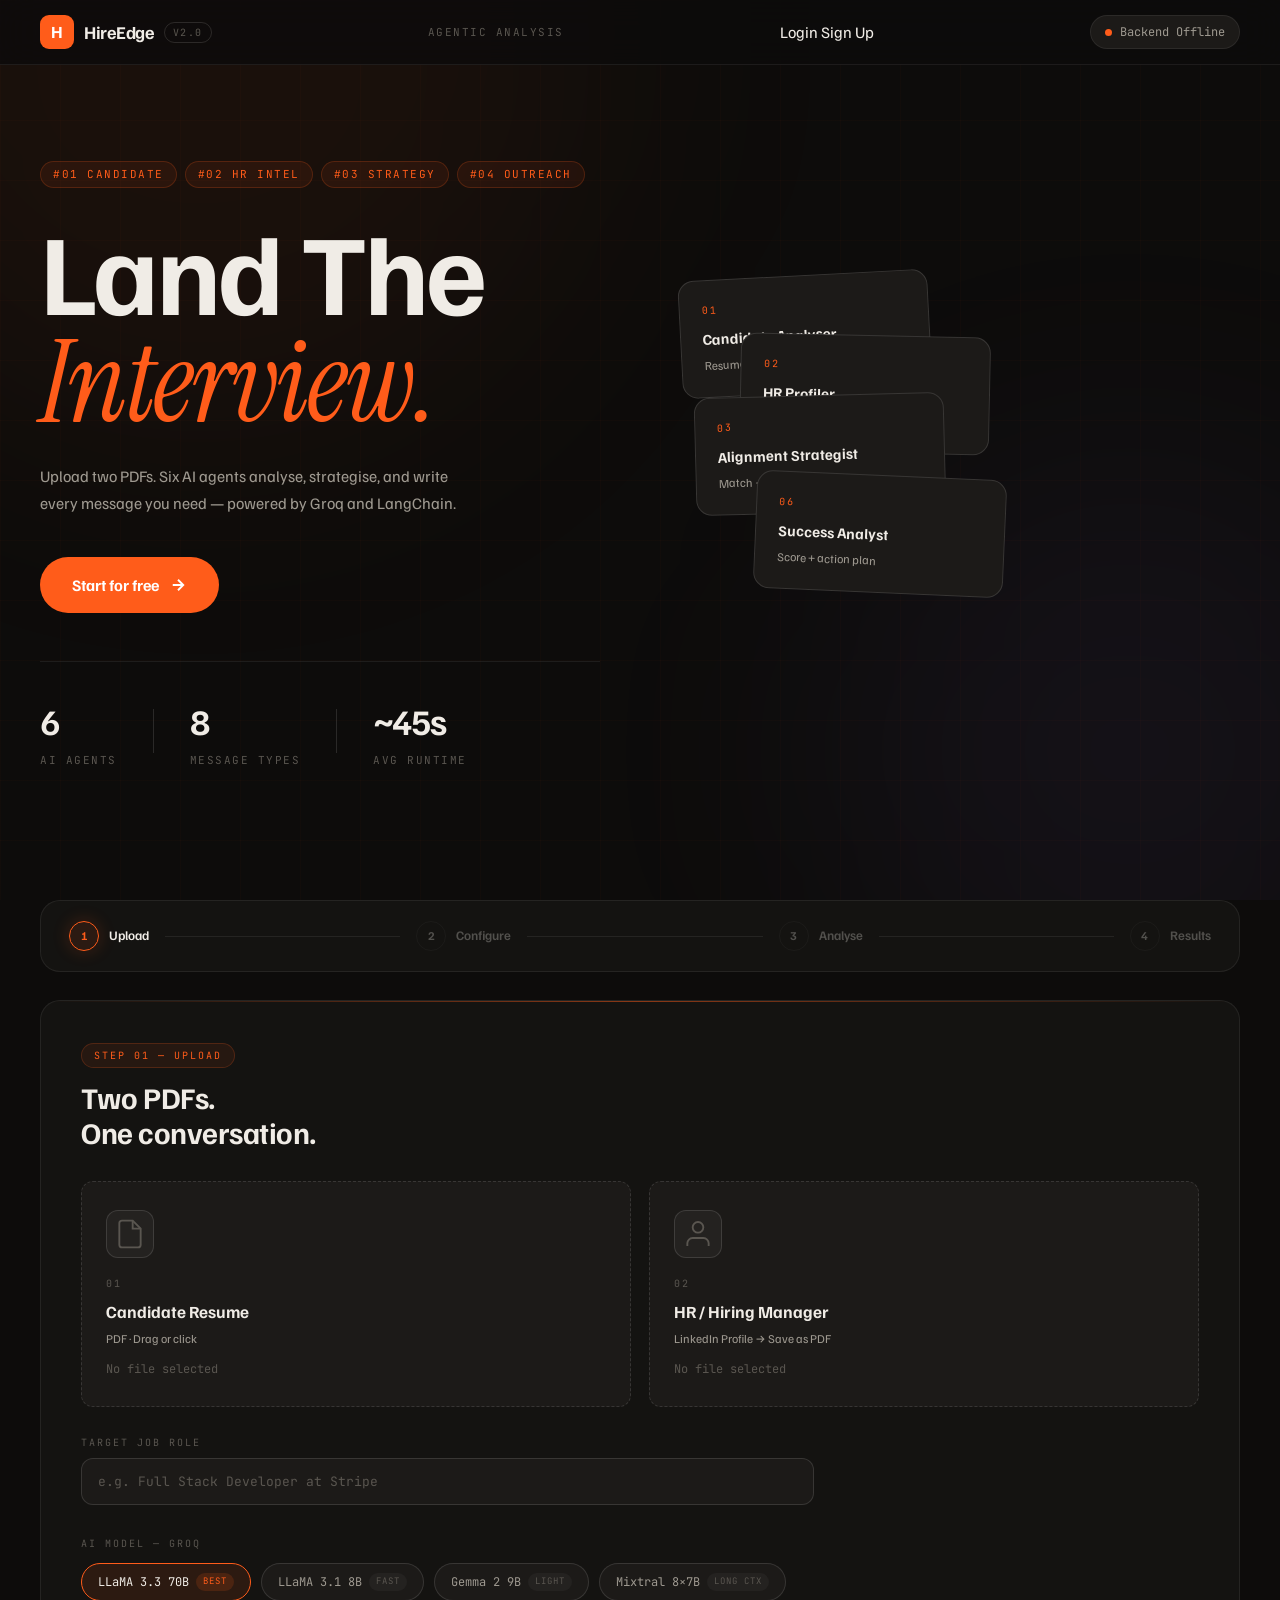
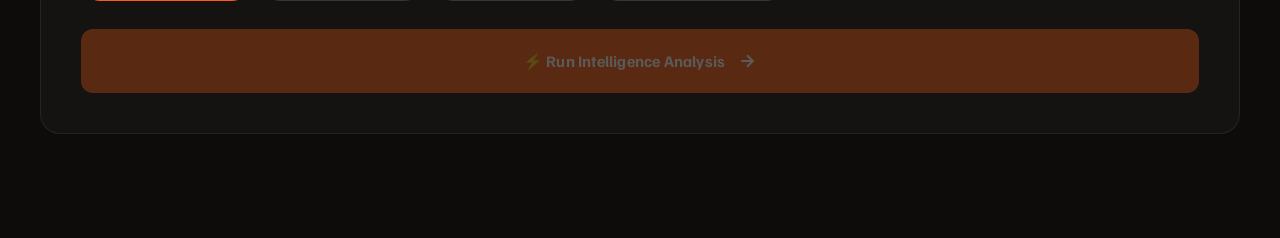
==== commit 6100418e: "deployment updated to vercel and render" ====
--- a/frontend/index.html
+++ b/frontend/index.html
@@ -35,10 +35,11 @@
         <span class="brand-ver">v2.0</span>
       </a>
       <div class="nav-center" id="navCenter">
-        <span class="nav-tag">#01 Upload</span>
-        <span class="nav-tag">#02 Analyse</span>
-        <span class="nav-tag">#03 Strategise</span>
-        <span class="nav-tag">#04 Outreach</span>
+        <span class="nav-tag">Agentic Analysis</span>
+      </div>
+      <div class="nav-right" id="userNav">
+        <!-- populated by main.js -->
+        <a href="login.html" class="auth-link">Login</a>
       </div>
       <div class="api-pill" id="apiPill">
         <span class="api-dot" id="apiDot"></span>
@@ -165,10 +166,7 @@
           <input class="field-inp" id="jobRole" type="text" placeholder="e.g. Full Stack Developer at Stripe"
             oninput="checkReady()" />
         </div>
-        <div class="field field-sm">
-          <label class="field-lbl">Backend URL</label>
-          <input class="field-inp" id="backendUrl" type="text" value="" placeholder="Auto-detected" />
-        </div>
+        <input type="hidden" id="backendUrl" value="https://hireedge-backend.onrender.com" />
       </div>
 
       <!-- Model picker -->
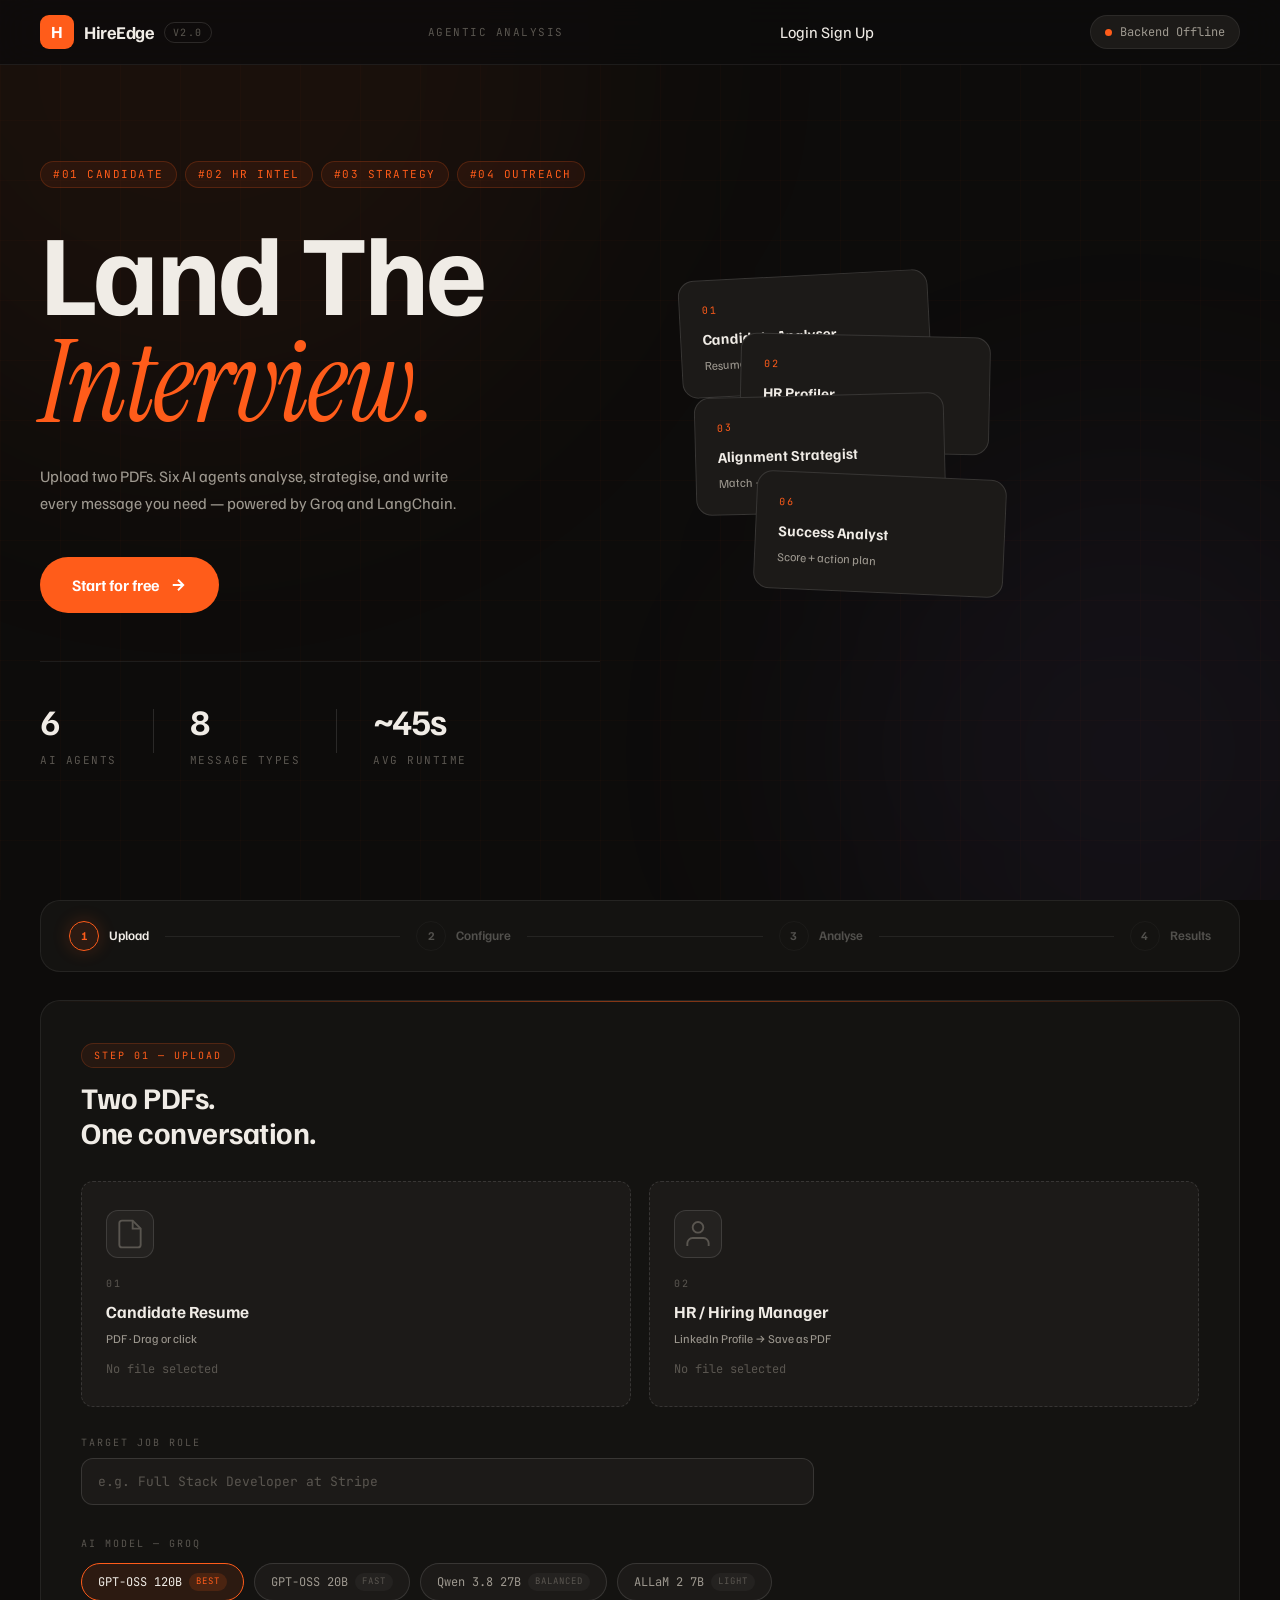
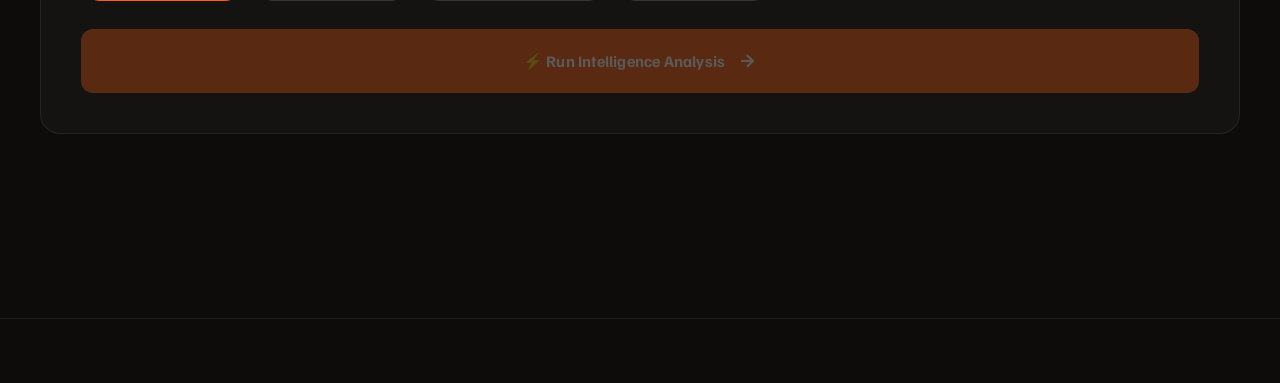
==== commit 7275423f: "production ready" ====
--- a/frontend/index.html
+++ b/frontend/index.html
@@ -166,21 +166,21 @@
           <input class="field-inp" id="jobRole" type="text" placeholder="e.g. Full Stack Developer at Stripe"
             oninput="checkReady()" />
         </div>
-        <input type="hidden" id="backendUrl" value="https://hireedge-backend.onrender.com" />
+        <input type="hidden" id="backendUrl" />
       </div>
 
       <!-- Model picker -->
       <div class="model-row">
         <span class="field-lbl">AI Model — Groq</span>
         <div class="model-chips" id="modelChips">
-          <button class="mchip active" data-model="llama-3.3-70b-versatile" onclick="pickModel(this)">LLaMA 3.3 70B
+          <button class="mchip active" data-model="openai/gpt-oss-120b" onclick="pickModel(this)">GPT-OSS 120B
             <span class="mchip-tag">Best</span></button>
-          <button class="mchip" data-model="llama-3.1-8b-instant" onclick="pickModel(this)">LLaMA 3.1 8B <span
+          <button class="mchip" data-model="openai/gpt-oss-20b" onclick="pickModel(this)">GPT-OSS 20B <span
               class="mchip-tag">Fast</span></button>
-          <button class="mchip" data-model="gemma2-9b-it" onclick="pickModel(this)">Gemma 2 9B <span
+          <button class="mchip" data-model="qwen/qwen3.8-27b" onclick="pickModel(this)">Qwen 3.8 27B <span
+              class="mchip-tag">Balanced</span></button>
+          <button class="mchip" data-model="allam-2-7b" onclick="pickModel(this)">ALLaM 2 7B <span
               class="mchip-tag">Light</span></button>
-          <button class="mchip" data-model="mixtral-8x7b-32768" onclick="pickModel(this)">Mixtral 8×7B <span
-              class="mchip-tag">Long ctx</span></button>
         </div>
       </div>
 
@@ -286,16 +286,25 @@
 
   </section>
 
+  <!-- Footer -->
+  <footer class="site-footer">
+    <div class="footer-inner">
+      <div id="footerAuth"></div>
+    </div>
+  </footer>
+
   <!-- Toast -->
   <div class="toast" id="toast">
     <span id="toastIcon">✅</span>
     <span id="toastMsg">Done</span>
   </div>
 
+  <!-- Phase 5: Socket.IO client for real-time WebSocket updates -->
+  <script src="https://cdn.socket.io/4.5.4/socket.io.min.js"></script>
+  
   <script src="js/state.js"></script>
   <script src="js/api.js"></script>
   <script src="js/render.js"></script>
   <script src="js/main.js"></script>
 </body>
-
 </html>
--- a/frontend/css/layout.css
+++ b/frontend/css/layout.css
@@ -151,3 +151,43 @@
 .step-wire { flex:1; height:1px; background:var(--border); margin:0 16px; position:relative; overflow:hidden; }
 .step-wire::after { content:''; position:absolute; left:0; top:0; height:100%; width:0%; background:var(--orange); transition:width 0.6s ease; }
 .step-wire.done::after { width:100%; }
+
+/* ══ FOOTER ═════════════════════════════════════════════════════════════ */
+.site-footer {
+  margin-top: 80px;
+  border-top: 1px solid var(--border);
+}
+.footer-inner {
+  max-width: 1280px;
+  margin: 0 auto;
+  padding: 32px 40px;
+  display: flex;
+  justify-content: flex-end;
+  align-items: center;
+  gap: 16px;
+}
+@media (max-width: 768px) {
+  .footer-inner { padding: 32px 20px; justify-content: center; }
+}
+.footer-email {
+  font-size: 13px;
+  color: var(--text2);
+  font-family: var(--ff-mono);
+  white-space: nowrap;
+}
+.user-logout {
+  background: transparent;
+  border: 1px solid var(--border2);
+  color: var(--text2);
+  padding: 8px 16px;
+  border-radius: var(--r);
+  font-size: 13px;
+  font-family: var(--ff-head);
+  cursor: pointer;
+  transition: all 0.2s;
+  white-space: nowrap;
+}
+.user-logout:hover {
+  border-color: var(--orange);
+  color: var(--orange);
+}
